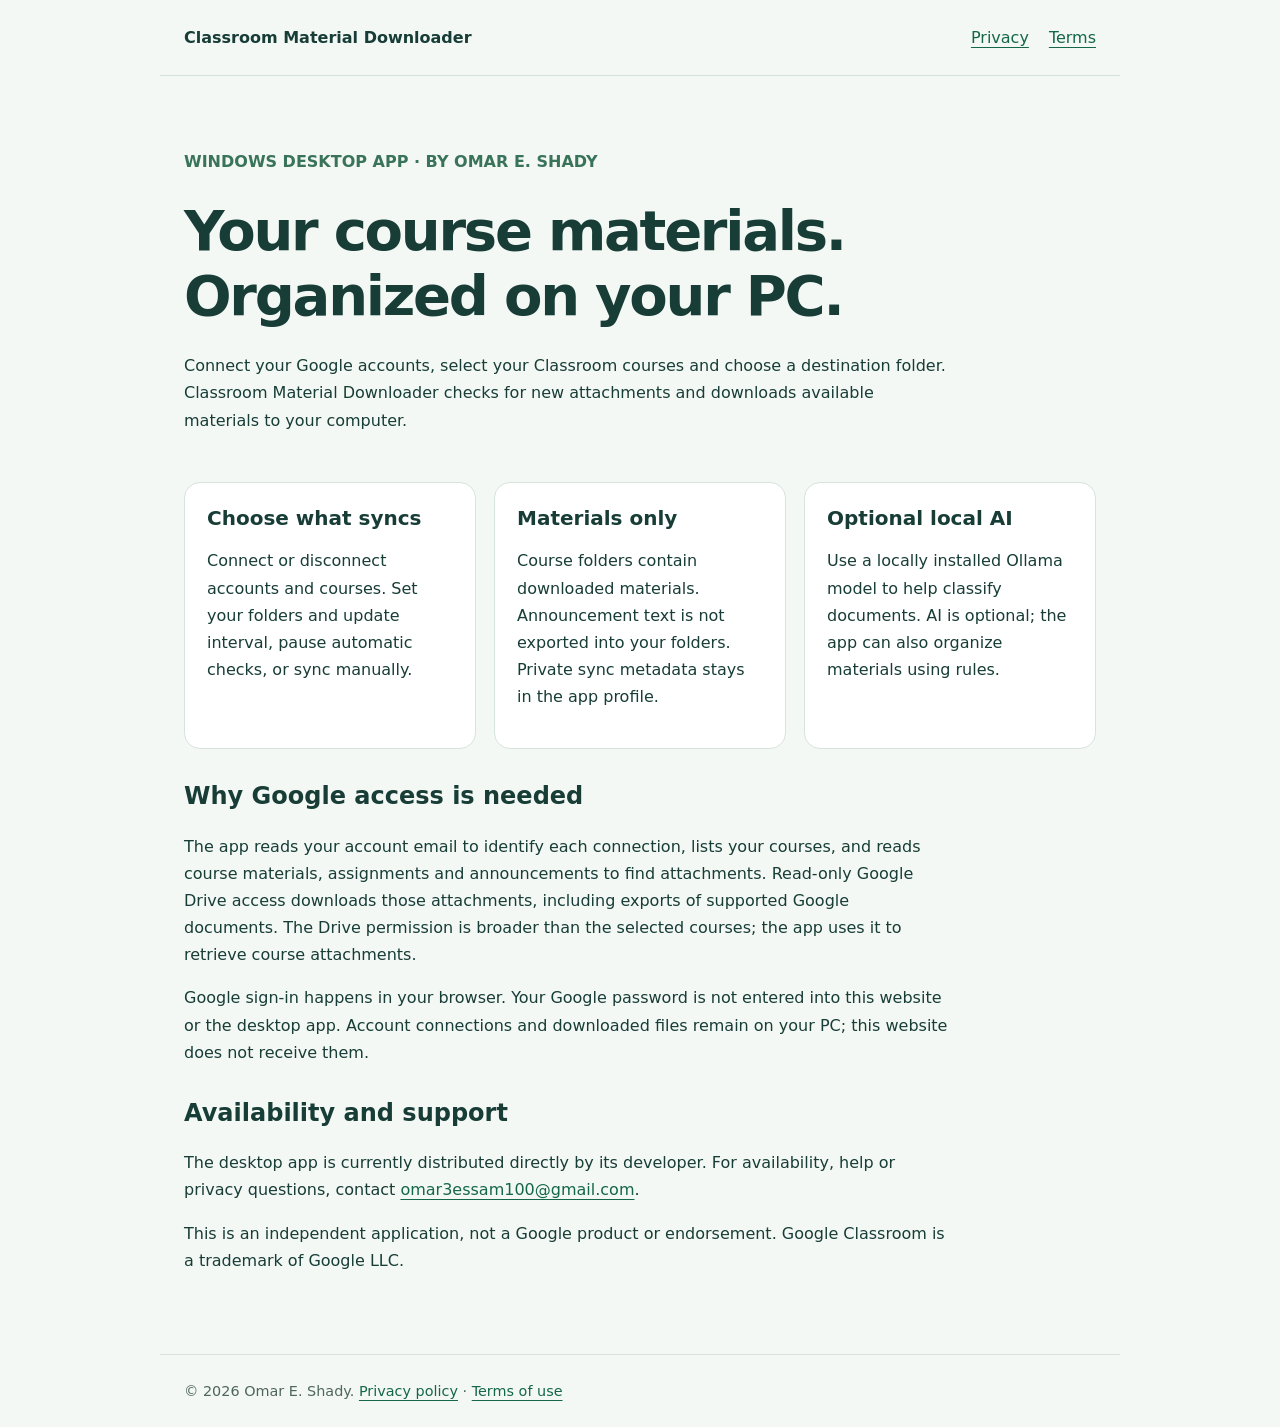
==== index.html @ 6c03bd69 "Publish app information, privacy policy and terms" ====
<!doctype html><html lang="en"><head><meta charset="utf-8"><meta name="viewport" content="width=device-width,initial-scale=1"><title>Classroom Material Downloader — Omar E. Shady</title><meta name="description" content="A Windows desktop app that downloads and organizes materials from your selected Google Classroom courses."><link rel="stylesheet" href="style.css"></head><body><header><strong>Classroom Material Downloader</strong><nav><a href="privacy.html">Privacy</a><a href="terms.html">Terms</a></nav></header><main><section class="hero"><p class="eyebrow">WINDOWS DESKTOP APP · BY OMAR E. SHADY</p><h1>Your course materials.<br>Organized on your PC.</h1><p>Connect your Google accounts, select your Classroom courses and choose a destination folder. Classroom Material Downloader checks for new attachments and downloads available materials to your computer.</p></section><section class="cards"><article class="card"><h2>Choose what syncs</h2><p>Connect or disconnect accounts and courses. Set your folders and update interval, pause automatic checks, or sync manually.</p></article><article class="card"><h2>Materials only</h2><p>Course folders contain downloaded materials. Announcement text is not exported into your folders. Private sync metadata stays in the app profile.</p></article><article class="card"><h2>Optional local AI</h2><p>Use a locally installed Ollama model to help classify documents. AI is optional; the app can also organize materials using rules.</p></article></section><h2>Why Google access is needed</h2><p>The app reads your account email to identify each connection, lists your courses, and reads course materials, assignments and announcements to find attachments. Read-only Google Drive access downloads those attachments, including exports of supported Google documents. The Drive permission is broader than the selected courses; the app uses it to retrieve course attachments.</p><p>Google sign-in happens in your browser. Your Google password is not entered into this website or the desktop app. Account connections and downloaded files remain on your PC; this website does not receive them.</p><h2>Availability and support</h2><p>The desktop app is currently distributed directly by its developer. For availability, help or privacy questions, contact <a href="mailto:omar3essam100@gmail.com">omar3essam100@gmail.com</a>.</p><p>This is an independent application, not a Google product or endorsement. Google Classroom is a trademark of Google LLC.</p></main><footer>© 2026 Omar E. Shady. <a href="privacy.html">Privacy policy</a> · <a href="terms.html">Terms of use</a></footer></body></html>
---- style.css ----
:root{font-family:Segoe UI,system-ui,sans-serif;color:#173d36;background:#f4f8f5;line-height:1.7}*{box-sizing:border-box}body{margin:0}header,main,footer{max-width:960px;margin:auto;padding:24px}header{display:flex;gap:24px;align-items:center;justify-content:space-between;border-bottom:1px solid #d7e3dc}nav{display:flex;gap:20px;flex-wrap:wrap}a{color:#146747;text-underline-offset:4px}h1{font-size:clamp(2rem,5vw,3.5rem);line-height:1.15;letter-spacing:-.04em;margin:24px 0}h2{line-height:1.3;margin-top:32px}p{max-width:75ch}.eyebrow{color:#39735a;font-weight:600}.hero{padding:32px 0}.cards{display:grid;grid-template-columns:repeat(auto-fit,minmax(220px,1fr));gap:18px}.card{background:white;border:1px solid #d7e3dc;border-radius:16px;padding:22px}.card h2{margin-top:0;font-size:1.25rem}footer{font-size:.9rem;border-top:1px solid #d7e3dc;margin-top:40px;color:#4e665e}li{margin:8px 0}@media(max-width:600px){header{align-items:flex-start;flex-direction:column}main{padding:20px}}
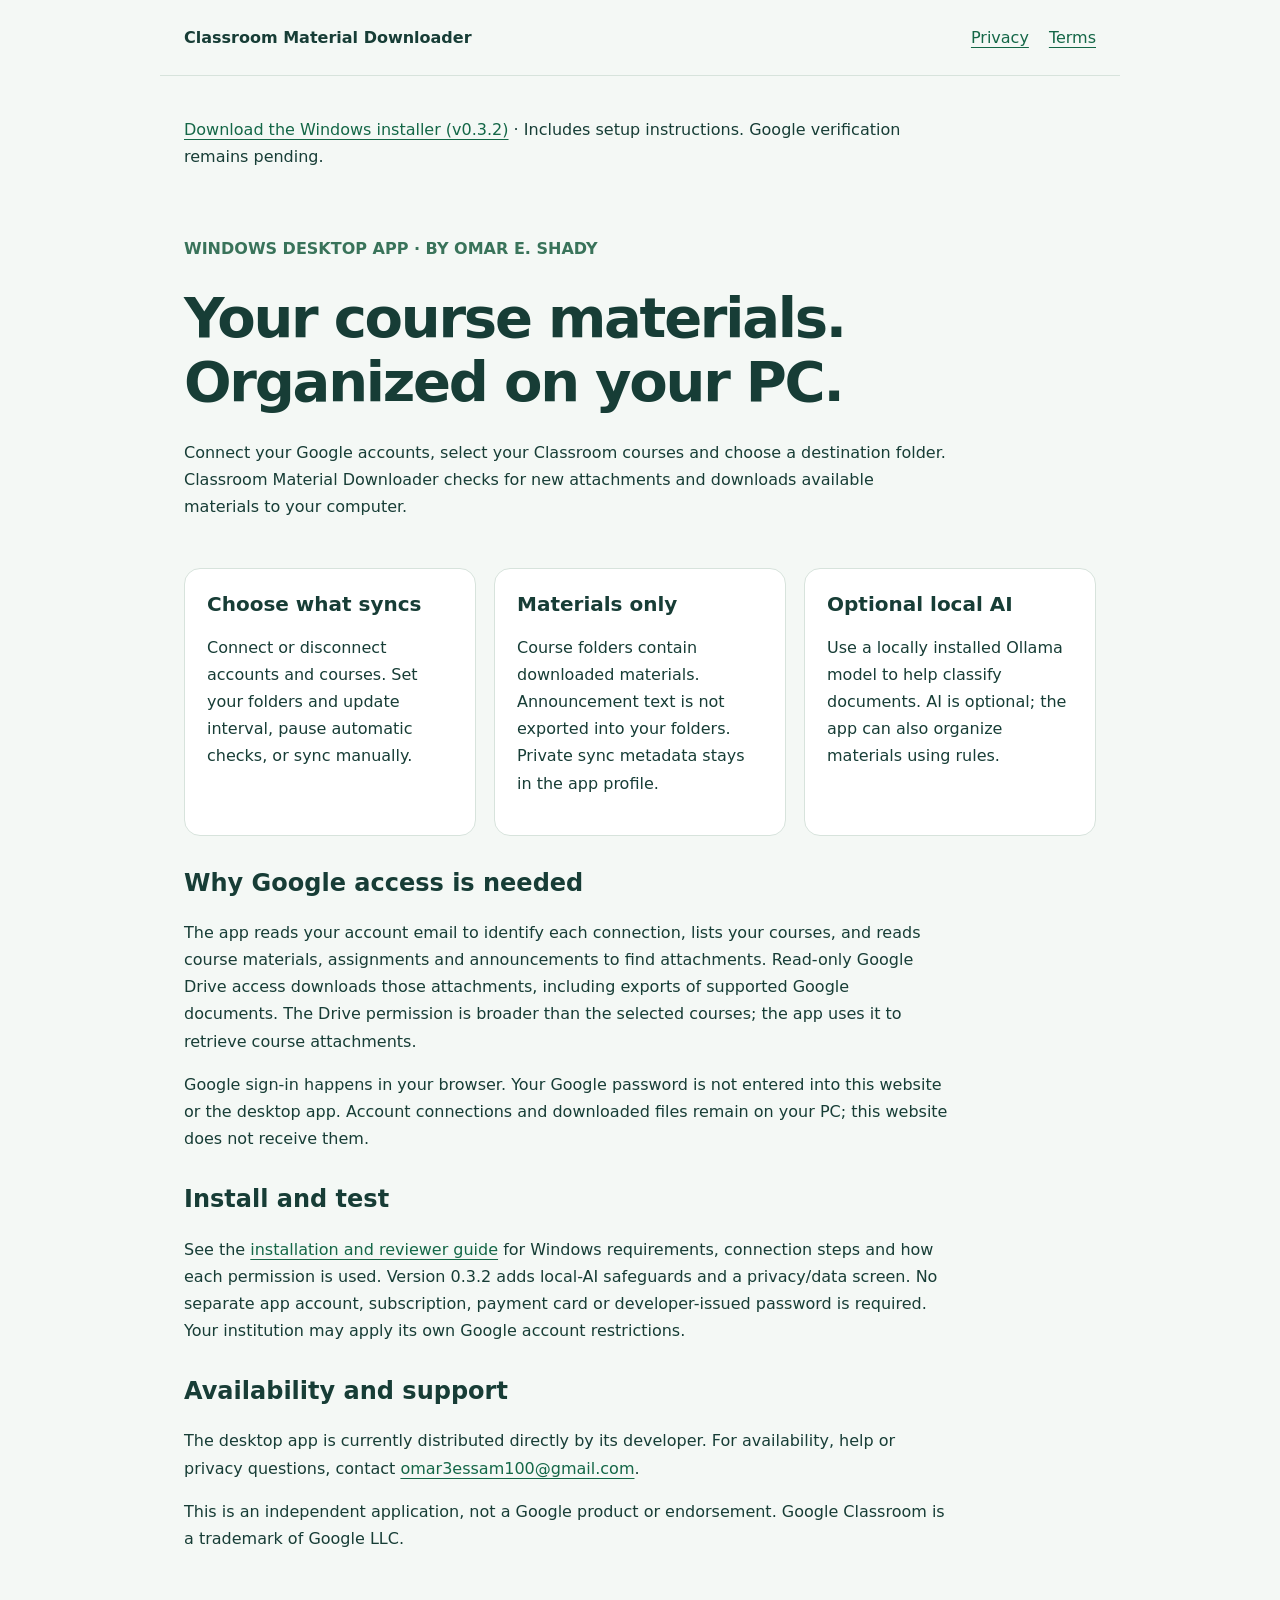
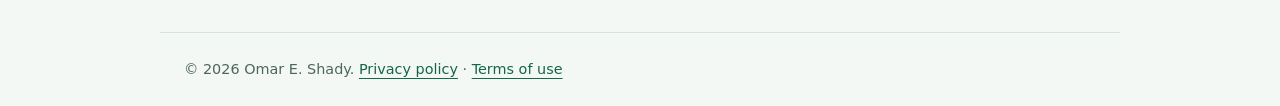
==== commit 89e76912: "Update privacy disclosures and publish reviewer installation guide" ====
--- a/index.html
+++ b/index.html
@@ -1 +1 @@
-<!doctype html><html lang="en"><head><meta charset="utf-8"><meta name="viewport" content="width=device-width,initial-scale=1"><title>Classroom Material Downloader — Omar E. Shady</title><meta name="description" content="A Windows desktop app that downloads and organizes materials from your selected Google Classroom courses."><link rel="stylesheet" href="style.css"></head><body><header><strong>Classroom Material Downloader</strong><nav><a href="privacy.html">Privacy</a><a href="terms.html">Terms</a></nav></header><main><section class="hero"><p class="eyebrow">WINDOWS DESKTOP APP · BY OMAR E. SHADY</p><h1>Your course materials.<br>Organized on your PC.</h1><p>Connect your Google accounts, select your Classroom courses and choose a destination folder. Classroom Material Downloader checks for new attachments and downloads available materials to your computer.</p></section><section class="cards"><article class="card"><h2>Choose what syncs</h2><p>Connect or disconnect accounts and courses. Set your folders and update interval, pause automatic checks, or sync manually.</p></article><article class="card"><h2>Materials only</h2><p>Course folders contain downloaded materials. Announcement text is not exported into your folders. Private sync metadata stays in the app profile.</p></article><article class="card"><h2>Optional local AI</h2><p>Use a locally installed Ollama model to help classify documents. AI is optional; the app can also organize materials using rules.</p></article></section><h2>Why Google access is needed</h2><p>The app reads your account email to identify each connection, lists your courses, and reads course materials, assignments and announcements to find attachments. Read-only Google Drive access downloads those attachments, including exports of supported Google documents. The Drive permission is broader than the selected courses; the app uses it to retrieve course attachments.</p><p>Google sign-in happens in your browser. Your Google password is not entered into this website or the desktop app. Account connections and downloaded files remain on your PC; this website does not receive them.</p><h2>Availability and support</h2><p>The desktop app is currently distributed directly by its developer. For availability, help or privacy questions, contact <a href="mailto:omar3essam100@gmail.com">omar3essam100@gmail.com</a>.</p><p>This is an independent application, not a Google product or endorsement. Google Classroom is a trademark of Google LLC.</p></main><footer>© 2026 Omar E. Shady. <a href="privacy.html">Privacy policy</a> · <a href="terms.html">Terms of use</a></footer></body></html>
+<!doctype html><html lang="en"><head><meta charset="utf-8"><meta name="viewport" content="width=device-width,initial-scale=1"><title>Classroom Material Downloader — Omar E. Shady</title><meta name="description" content="A Windows desktop app that downloads and organizes materials from your selected Google Classroom courses."><link rel="stylesheet" href="style.css"></head><body><header><strong>Classroom Material Downloader</strong><nav><a href="privacy.html">Privacy</a><a href="terms.html">Terms</a></nav></header><main><p><a href="https://github.com/omaressam10/classroom-material-downloader-site/releases/tag/v0.3.2">Download the Windows installer (v0.3.2)</a> · Includes setup instructions. Google verification remains pending.</p><section class="hero"><p class="eyebrow">WINDOWS DESKTOP APP · BY OMAR E. SHADY</p><h1>Your course materials.<br>Organized on your PC.</h1><p>Connect your Google accounts, select your Classroom courses and choose a destination folder. Classroom Material Downloader checks for new attachments and downloads available materials to your computer.</p></section><section class="cards"><article class="card"><h2>Choose what syncs</h2><p>Connect or disconnect accounts and courses. Set your folders and update interval, pause automatic checks, or sync manually.</p></article><article class="card"><h2>Materials only</h2><p>Course folders contain downloaded materials. Announcement text is not exported into your folders. Private sync metadata stays in the app profile.</p></article><article class="card"><h2>Optional local AI</h2><p>Use a locally installed Ollama model to help classify documents. AI is optional; the app can also organize materials using rules.</p></article></section><h2>Why Google access is needed</h2><p>The app reads your account email to identify each connection, lists your courses, and reads course materials, assignments and announcements to find attachments. Read-only Google Drive access downloads those attachments, including exports of supported Google documents. The Drive permission is broader than the selected courses; the app uses it to retrieve course attachments.</p><p>Google sign-in happens in your browser. Your Google password is not entered into this website or the desktop app. Account connections and downloaded files remain on your PC; this website does not receive them.</p><h2>Install and test</h2><p>See the <a href="reviewer-guide.html">installation and reviewer guide</a> for Windows requirements, connection steps and how each permission is used. Version 0.3.2 adds local-AI safeguards and a privacy/data screen. No separate app account, subscription, payment card or developer-issued password is required. Your institution may apply its own Google account restrictions.</p><h2>Availability and support</h2><p>The desktop app is currently distributed directly by its developer. For availability, help or privacy questions, contact <a href="mailto:omar3essam100@gmail.com">omar3essam100@gmail.com</a>.</p><p>This is an independent application, not a Google product or endorsement. Google Classroom is a trademark of Google LLC.</p></main><footer>© 2026 Omar E. Shady. <a href="privacy.html">Privacy policy</a> · <a href="terms.html">Terms of use</a></footer></body></html>
